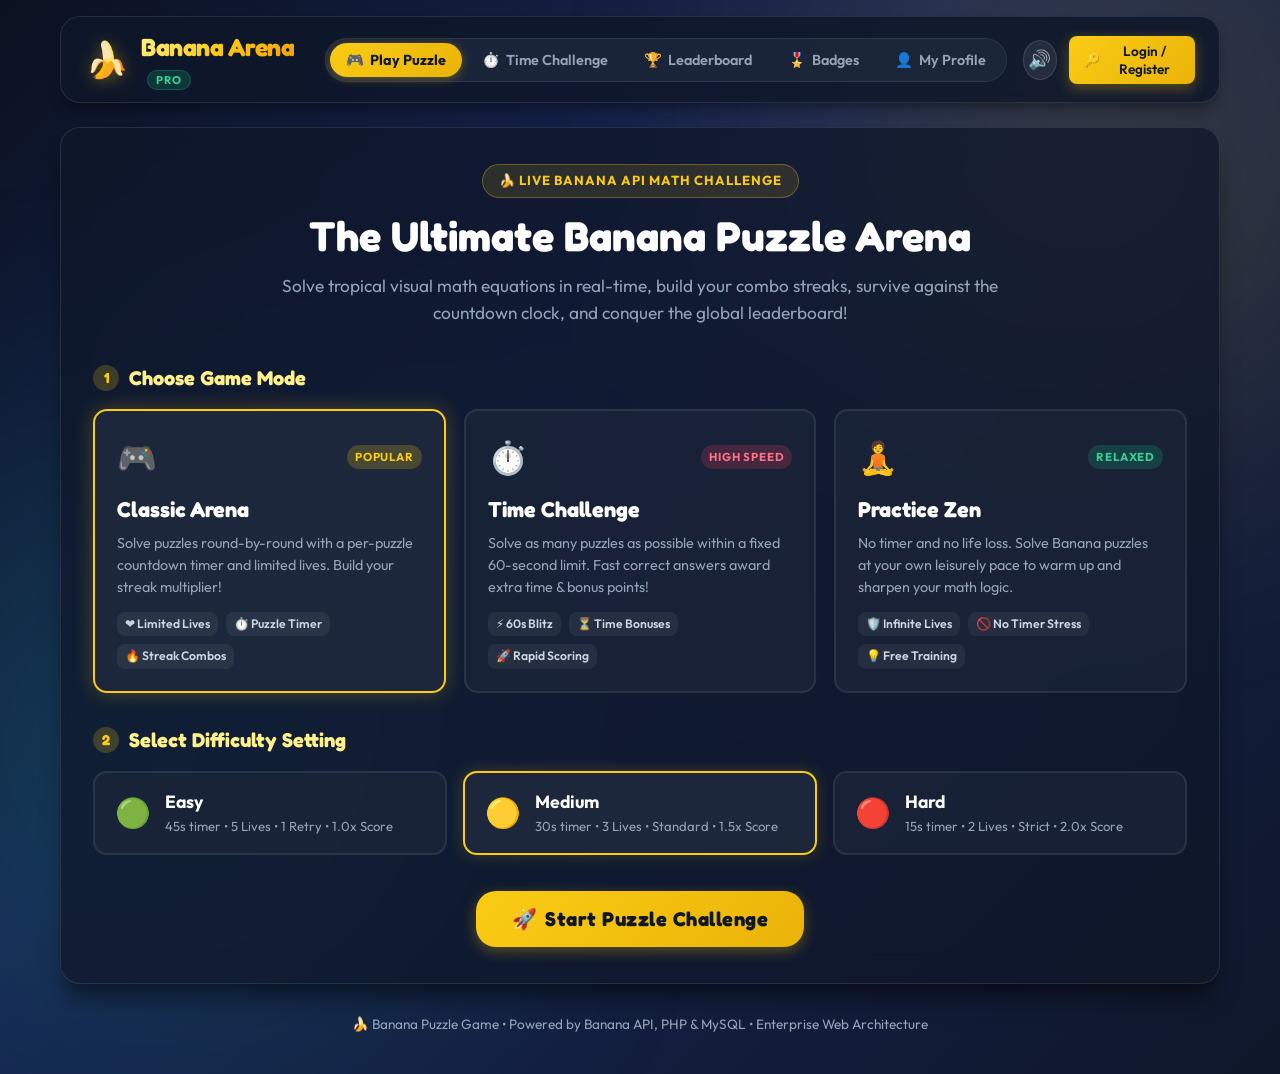
==== banana-puzzle-challenge/index.html @ 2240158b "feat: transition to Banana Puzzle Arena with game modes, scoring streaks, and achievements" ====
<!DOCTYPE html>
<html lang="en">
<head>
  <meta charset="UTF-8">
  <meta name="viewport" content="width=device-width, initial-scale=1.0">
  <title>Banana Puzzle Arena - Math Challenges, Game Modes & Leaderboard</title>
  <meta name="description" content="Play the ultimate Banana Puzzle Game! Multiple game modes, countdown timers, player accounts, scoring streaks, and global leaderboards.">

  <!-- Google Fonts -->
  <link rel="preconnect" href="https://fonts.googleapis.com">
  <link rel="preconnect" href="https://fonts.gstatic.com" crossorigin>
  <link href="https://fonts.googleapis.com/css2?family=Fredoka:wght@500;600;700&family=Outfit:wght@400;500;600;700&display=swap" rel="stylesheet">

  <!-- Stylesheet -->
  <link rel="stylesheet" href="css/style.css">
</head>
<body>

  <!-- Confetti Canvas for Celebrations -->
  <canvas id="confettiCanvas"></canvas>

  <div class="app-container">
    
    <!-- Header & Navigation -->
    <header class="app-header">
      <a href="#" class="brand" id="brandHomeBtn">
        <span class="brand-icon">🍌</span>
        <div>
          <span class="brand-title">Banana Arena</span>
          <span class="brand-badge">PRO</span>
        </div>
      </a>

      <!-- Navigation Tabs -->
      <nav>
        <ul class="nav-tabs">
          <li>
            <button class="nav-tab-btn active" data-view="arena">
              <span>🎮</span> Play Puzzle
            </button>
          </li>
          <li>
            <button class="nav-tab-btn" data-view="time_challenge">
              <span>⏱️</span> Time Challenge
            </button>
          </li>
          <li>
            <button class="nav-tab-btn" data-view="leaderboard">
              <span>🏆</span> Leaderboard
            </button>
          </li>
          <li>
            <button class="nav-tab-btn" data-view="achievements">
              <span>🎖️</span> Badges
            </button>
          </li>
          <li>
            <button class="nav-tab-btn" data-view="profile">
              <span>👤</span> My Profile
            </button>
          </li>
        </ul>
      </nav>

      <!-- Action & Auth Nav Bar -->
      <div class="header-actions">
        <!-- Sound Effect Toggle -->
        <button id="soundToggleBtn" class="sound-toggle-btn" title="Toggle Sound Effects" aria-label="Toggle Sound">
          🔊
        </button>

        <!-- Auth Controls (Dynamically Updated) -->
        <div id="authNavContainer" class="auth-nav-container">
          <button id="openAuthModalBtn" class="btn btn-primary btn-sm">
            <span>🔑</span> Login / Register
          </button>
        </div>
      </div>
    </header>

    <!-- ========================================== -->
    <!-- VIEW 1: BANANA PUZZLE ARENA -->
    <!-- ========================================== -->
    <main id="viewArena" class="view-section active">
      
      <!-- LOBBY / SETUP SCREEN -->
      <section id="arenaLobby" class="arena-lobby-card">
        <div class="lobby-hero">
          <div class="lobby-badge">🍌 LIVE BANANA API MATH CHALLENGE</div>
          <h1 class="lobby-title">The Ultimate Banana Puzzle Arena</h1>
          <p class="lobby-subtitle">
            Solve tropical visual math equations in real-time, build your combo streaks, survive against the countdown clock, and conquer the global leaderboard!
          </p>
        </div>

        <!-- Game Mode Selection Grid -->
        <div class="mode-select-section">
          <h2 class="section-title"><span>1</span> Choose Game Mode</h2>
          <div class="mode-cards-grid">
            
            <div class="mode-card active" data-mode="classic">
              <div class="mode-card-header">
                <span class="mode-icon">🎮</span>
                <span class="mode-tag">Popular</span>
              </div>
              <h3 class="mode-name">Classic Arena</h3>
              <p class="mode-desc">
                Solve puzzles round-by-round with a per-puzzle countdown timer and limited lives. Build your streak multiplier!
              </p>
              <div class="mode-features">
                <span>❤️ Limited Lives</span>
                <span>⏱️ Puzzle Timer</span>
                <span>🔥 Streak Combos</span>
              </div>
            </div>

            <div class="mode-card" data-mode="time_challenge">
              <div class="mode-card-header">
                <span class="mode-icon">⏱️</span>
                <span class="mode-tag tag-hot">High Speed</span>
              </div>
              <h3 class="mode-name">Time Challenge</h3>
              <p class="mode-desc">
                Solve as many puzzles as possible within a fixed 60-second limit. Fast correct answers award extra time & bonus points!
              </p>
              <div class="mode-features">
                <span>⚡ 60s Blitz</span>
                <span>⏳ Time Bonuses</span>
                <span>🚀 Rapid Scoring</span>
              </div>
            </div>

            <div class="mode-card" data-mode="practice">
              <div class="mode-card-header">
                <span class="mode-icon">🧘</span>
                <span class="mode-tag tag-zen">Relaxed</span>
              </div>
              <h3 class="mode-name">Practice Zen</h3>
              <p class="mode-desc">
                No timer and no life loss. Solve Banana puzzles at your own leisurely pace to warm up and sharpen your math logic.
              </p>
              <div class="mode-features">
                <span>🛡️ Infinite Lives</span>
                <span>🚫 No Timer Stress</span>
                <span>💡 Free Training</span>
              </div>
            </div>

          </div>
        </div>

        <!-- Difficulty Settings -->
        <div class="difficulty-section">
          <h2 class="section-title"><span>2</span> Select Difficulty Setting</h2>
          <div class="difficulty-pills-wrap">
            
            <label class="diff-pill-btn">
              <input type="radio" name="difficultySelect" value="easy">
              <div class="diff-pill-content diff-easy">
                <span class="diff-icon">🟢</span>
                <div class="diff-text">
                  <strong>Easy</strong>
                  <small>45s timer &bull; 5 Lives &bull; 1 Retry &bull; 1.0x Score</small>
                </div>
              </div>
            </label>

            <label class="diff-pill-btn">
              <input type="radio" name="difficultySelect" value="medium" checked>
              <div class="diff-pill-content diff-medium">
                <span class="diff-icon">🟡</span>
                <div class="diff-text">
                  <strong>Medium</strong>
                  <small>30s timer &bull; 3 Lives &bull; Standard &bull; 1.5x Score</small>
                </div>
              </div>
            </label>

            <label class="diff-pill-btn">
              <input type="radio" name="difficultySelect" value="hard">
              <div class="diff-pill-content diff-hard">
                <span class="diff-icon">🔴</span>
                <div class="diff-text">
                  <strong>Hard</strong>
                  <small>15s timer &bull; 2 Lives &bull; Strict &bull; 2.0x Score</small>
                </div>
              </div>
            </label>

          </div>
        </div>

        <!-- Start Game Action -->
        <div class="lobby-action-row">
          <button id="startGameBtn" class="btn btn-primary btn-xl">
            <span>🚀</span> Start Puzzle Challenge
          </button>
        </div>

      </section>

      <!-- ACTIVE GAMEPLAY STAGE (Hidden by default, shown during round) -->
      <section id="arenaGameplay" class="arena-gameplay-stage" style="display: none;">
        
        <!-- Live In-Game HUD -->
        <div class="game-hud-panel">
          
          <!-- Mode & Difficulty Pill -->
          <div class="hud-pill hud-mode-pill">
            <span id="hudModeIcon">🎮</span>
            <span id="hudModeName">Classic</span>
            <span class="hud-dot">&bull;</span>
            <span id="hudDifficultyName">Medium</span>
          </div>

          <!-- Score Display -->
          <div class="hud-stat-box">
            <span class="hud-label">Score</span>
            <span id="hudScoreDisplay" class="hud-value hud-score">0</span>
          </div>

          <!-- Lives Display -->
          <div class="hud-stat-box" id="hudLivesContainer">
            <span class="hud-label">Lives</span>
            <div id="hudLivesIcons" class="hud-lives-icons">
              <span class="heart-icon active">❤️</span>
              <span class="heart-icon active">❤️</span>
              <span class="heart-icon active">❤️</span>
            </div>
          </div>

          <!-- Timer Display -->
          <div class="hud-stat-box" id="hudTimerContainer">
            <span class="hud-label" id="hudTimerLabel">Time Left</span>
            <div class="timer-value-wrap">
              <span class="timer-clock-icon">⏱️</span>
              <span id="hudTimerDisplay" class="hud-value">30s</span>
            </div>
          </div>

          <!-- Streak Multiplier -->
          <div class="hud-stat-box">
            <span class="hud-label">Streak</span>
            <span id="hudStreakDisplay" class="hud-value hud-streak">0x</span>
          </div>

          <!-- Solved Counter -->
          <div class="hud-stat-box">
            <span class="hud-label">Solved</span>
            <span id="hudSolvedDisplay" class="hud-value">0</span>
          </div>

          <!-- End / Exit Round Buttons -->
          <div class="hud-actions-group">
            <button id="exitToLobbyBtn" class="btn btn-secondary btn-sm" title="Exit to Lobby">
              <span>🚪</span> Exit Game
            </button>
            <button id="forfeitRoundBtn" class="btn btn-danger btn-sm" title="End Current Session">
              <span>⏹️</span> End Round
            </button>
          </div>

        </div>

        <!-- Timer Visual Progress Bar -->
        <div class="timer-progress-track" id="timerProgressTrack">
          <div class="timer-progress-fill" id="timerProgressBar"></div>
        </div>

        <!-- Puzzle Presentation Arena -->
        <div class="puzzle-arena-card">
          
          <div class="puzzle-meta-bar">
            <div class="puzzle-source-pill" id="puzzleSourcePill">
              <span>🌐</span> Banana API Connected
            </div>
            <div class="puzzle-counter-pill" id="puzzleCounterPill">
              Puzzle #1
            </div>
            <button id="skipPuzzleBtn" class="btn btn-secondary btn-sm" title="Skip to next puzzle">
              <span>⏭️</span> Skip Puzzle
            </button>
          </div>

          <!-- Puzzle Image Box -->
          <div class="puzzle-image-box" id="puzzleImageBox">
            
            <!-- Loading Skeleton -->
            <div class="puzzle-loading-state" id="puzzleLoadingState">
              <div class="bouncing-banana">🍌</div>
              <div class="spinner"></div>
              <p id="puzzleLoadingText">Retrieving puzzle from Banana API...</p>
            </div>

            <!-- Puzzle Image Element -->
            <img id="puzzleImg" src="" alt="Banana Math Puzzle" style="display: none;">
            
          </div>

          <!-- Dynamic Feedback Banner -->
          <div id="puzzleFeedback" class="puzzle-feedback-card"></div>

          <!-- Interactive Input & Keypad -->
          <div class="puzzle-input-section" id="puzzleInputSection">
            
            <div class="input-header-row">
              <label for="customAnswerInput" class="input-header-label">
                Select or type the missing single digit:
              </label>
              <div class="selected-digit-preview">
                Your Answer: <span id="selectedDigitPreview" class="preview-number">?</span>
              </div>
            </div>

            <!-- 0-9 Interactive Keypad -->
            <div class="keypad-grid" id="keypadGrid">
              <button type="button" class="keypad-btn" data-val="0">
                <span class="key-digit">0</span>
              </button>
              <button type="button" class="keypad-btn" data-val="1">
                <span class="key-digit">1</span>
              </button>
              <button type="button" class="keypad-btn" data-val="2">
                <span class="key-digit">2</span>
              </button>
              <button type="button" class="keypad-btn" data-val="3">
                <span class="key-digit">3</span>
              </button>
              <button type="button" class="keypad-btn" data-val="4">
                <span class="key-digit">4</span>
              </button>
              <button type="button" class="keypad-btn" data-val="5">
                <span class="key-digit">5</span>
              </button>
              <button type="button" class="keypad-btn" data-val="6">
                <span class="key-digit">6</span>
              </button>
              <button type="button" class="keypad-btn" data-val="7">
                <span class="key-digit">7</span>
              </button>
              <button type="button" class="keypad-btn" data-val="8">
                <span class="key-digit">8</span>
              </button>
              <button type="button" class="keypad-btn" data-val="9">
                <span class="key-digit">9</span>
              </button>
            </div>

            <!-- Actions Row -->
            <div class="puzzle-action-buttons">
              <button id="submitPuzzleBtn" class="btn btn-primary btn-lg" disabled>
                <span>✅</span> Submit Answer (Enter)
              </button>
              <button id="clearAnswerBtn" class="btn btn-secondary btn-lg" title="Clear selection">
                <span>🧹</span> Clear
              </button>
            </div>

            <div class="keypad-keyboard-hint">
              💡 <span>Keyboard support enabled: Press numbers <strong>0-9</strong> on your keyboard &amp; <strong>Enter</strong> to submit!</span>
            </div>

          </div>

        </div>

      </section>

    </main>

    <!-- ========================================== -->
    <!-- VIEW 2: LEADERBOARD -->
    <!-- ========================================== -->
    <section id="viewLeaderboard" class="view-section">
      <div class="leaderboard-container">
        
        <div class="leaderboard-header">
          <div>
            <h2 class="leaderboard-title">
              <span>🏆</span> Global Hall of Fame
            </h2>
            <p class="leaderboard-subtitle">
              Top Banana Puzzle champions ranked by highest score, puzzles solved &amp; accuracy.
            </p>
          </div>
          <button id="refreshLeaderboardBtn" class="btn btn-secondary btn-sm">
            <span>🔄</span> Refresh Rankings
          </button>
        </div>

        <!-- Leaderboard Filter Controls -->
        <div class="leaderboard-filters-bar">
          <div class="filter-group">
            <label for="filterModeSelect">Mode:</label>
            <select id="filterModeSelect" class="custom-select">
              <option value="all">All Modes</option>
              <option value="classic">Classic Arena</option>
              <option value="time_challenge">Time Challenge</option>
              <option value="practice">Practice Zen</option>
            </select>
          </div>

          <div class="filter-group">
            <label for="filterDifficultySelect">Difficulty:</label>
            <select id="filterDifficultySelect" class="custom-select">
              <option value="all">All Difficulties</option>
              <option value="easy">Easy</option>
              <option value="medium">Medium</option>
              <option value="hard">Hard</option>
            </select>
          </div>
        </div>

        <!-- Leaderboard Table -->
        <div class="table-responsive">
          <table class="leaderboard-table">
            <thead>
              <tr>
                <th style="width: 80px;">Rank</th>
                <th>Player</th>
                <th>Score</th>
                <th>Mode</th>
                <th>Difficulty</th>
                <th>Solved</th>
                <th>Accuracy</th>
                <th>Time</th>
                <th>Date</th>
              </tr>
            </thead>
            <tbody id="leaderboardTableBody">
              <tr>
                <td colspan="9" class="empty-state">
                  <div class="spinner" style="margin: 0 auto 12px;"></div>
                  Loading rankings...
                </td>
              </tr>
            </tbody>
          </table>
        </div>

      </div>
    </section>

    <!-- ========================================== -->
    <!-- VIEW 3: ACHIEVEMENTS / BADGES -->
    <!-- ========================================== -->
    <section id="viewAchievements" class="view-section">
      <div class="achievements-container">
        
        <div class="achievements-header">
          <div>
            <h2 class="leaderboard-title">
              <span>🎖️</span> Tropical Achievements
            </h2>
            <p class="leaderboard-subtitle">
              Accomplish special math milestones to unlock exclusive achievement badges and earn bonus prestige points!
            </p>
          </div>
          <div class="achievements-progress-pill" id="achievementsProgressPill">
            <span>Unlocked: 0 / 8</span>
          </div>
        </div>

        <!-- Achievements Cards Grid -->
        <div class="achievements-grid" id="achievementsGrid">
          <div class="empty-state">
            <div class="spinner" style="margin: 0 auto 12px;"></div>
            Loading achievements...
          </div>
        </div>

      </div>
    </section>

    <!-- ========================================== -->
    <!-- VIEW 4: MY PROFILE & STATS -->
    <!-- ========================================== -->
    <section id="viewProfile" class="view-section">
      <div class="profile-container">
        
        <!-- User Info Hero Banner -->
        <div class="user-profile-hero" id="profileHeroBanner">
          <div class="profile-avatar-info">
            <div class="avatar-large" id="profileAvatarIcon" title="Click to choose avatar">🍌</div>
            <div>
              <div class="profile-title-row">
                <h2 class="profile-username" id="profileUsername">Guest Player</h2>
                <span class="user-rank-badge" id="profileRankBadge">Banana Novice</span>
              </div>
              <p class="profile-joined-text" id="profileStatusText">Log in to track your personal records, accuracy &amp; achievements.</p>
            </div>
          </div>

          <div id="profileHeroActions">
            <button id="profileAuthBtn" class="btn btn-primary btn-sm">Log In / Sign Up</button>
          </div>
        </div>

        <!-- Avatar Picker Modal/Card (Interactive) -->
        <div class="avatar-picker-panel" id="avatarPickerPanel" style="display: none;">
          <h4 class="avatar-picker-title">Choose Your Tropical Avatar:</h4>
          <div class="avatar-options-grid" id="avatarOptionsGrid">
            <button type="button" class="avatar-opt-btn" data-avatar="🍌">🍌</button>
            <button type="button" class="avatar-opt-btn" data-avatar="🐵">🐵</button>
            <button type="button" class="avatar-opt-btn" data-avatar="🍍">🍍</button>
            <button type="button" class="avatar-opt-btn" data-avatar="🥥">🥥</button>
            <button type="button" class="avatar-opt-btn" data-avatar="🌴">🌴</button>
            <button type="button" class="avatar-opt-btn" data-avatar="⚡">⚡</button>
            <button type="button" class="avatar-opt-btn" data-avatar="👑">👑</button>
            <button type="button" class="avatar-opt-btn" data-avatar="🚀">🚀</button>
            <button type="button" class="avatar-opt-btn" data-avatar="🍉">🍉</button>
            <button type="button" class="avatar-opt-btn" data-avatar="🎯">🎯</button>
          </div>
        </div>

        <!-- Personal Records Summary Grid -->
        <div class="profile-stats-grid">
          
          <div class="stat-card">
            <span class="stat-icon">🎮</span>
            <div class="stat-info">
              <span class="stat-label">Games Played</span>
              <span id="userTotalGames" class="stat-value">0</span>
            </div>
          </div>

          <div class="stat-card">
            <span class="stat-icon">⭐</span>
            <div class="stat-info">
              <span class="stat-label">Best Score</span>
              <span id="userBestScore" class="stat-value highlight">0</span>
            </div>
          </div>

          <div class="stat-card">
            <span class="stat-icon">🍌</span>
            <div class="stat-info">
              <span class="stat-label">Puzzles Solved</span>
              <span id="userTotalSolved" class="stat-value">0</span>
            </div>
          </div>

          <div class="stat-card">
            <span class="stat-icon">🎯</span>
            <div class="stat-info">
              <span class="stat-label">Overall Accuracy</span>
              <span id="userAccuracy" class="stat-value highlight">0%</span>
            </div>
          </div>

          <div class="stat-card">
            <span class="stat-icon">🔥</span>
            <div class="stat-info">
              <span class="stat-label">Highest Streak</span>
              <span id="userBestStreak" class="stat-value">0x</span>
            </div>
          </div>

          <div class="stat-card">
            <span class="stat-icon">⚡</span>
            <div class="stat-info">
              <span class="stat-label">Fastest Solve</span>
              <span id="userFastestTime" class="stat-value">--:--</span>
            </div>
          </div>

        </div>

        <!-- Recent Game History Table -->
        <div class="leaderboard-container" style="padding: 20px;">
          <h3 style="font-family: var(--font-game); color: #fef08a; font-size: 1.3rem; margin-bottom: 14px;">
            📜 Personal Match History
          </h3>
          <div class="table-responsive">
            <table class="leaderboard-table">
              <thead>
                <tr>
                  <th>Session #</th>
                  <th>Mode</th>
                  <th>Difficulty</th>
                  <th>Score</th>
                  <th>Puzzles Solved</th>
                  <th>Accuracy</th>
                  <th>Duration</th>
                  <th>Played Date</th>
                </tr>
              </thead>
              <tbody id="userHistoryTableBody">
                <tr>
                  <td colspan="8" class="empty-state">
                    No games recorded yet. Play a round to record your stats!
                  </td>
                </tr>
              </tbody>
            </table>
          </div>
        </div>

      </div>
    </section>

    <!-- Footer -->
    <footer class="app-footer">
      <p>
        🍌 Banana Puzzle Game &bull; Powered by Banana API, PHP &amp; MySQL &bull; Enterprise Web Architecture
      </p>
    </footer>

  </div>

  <!-- ========================================== -->
  <!-- MODAL: AUTHENTICATION (LOGIN / REGISTER) -->
  <!-- ========================================== -->
  <div id="authModal" class="modal-backdrop" role="dialog" aria-modal="true" aria-labelledby="authModalTitle">
    <div class="modal-card">
      <div class="modal-header">
        <h3 id="authModalTitle" class="modal-title">Welcome to Banana Arena</h3>
        <button id="closeAuthModalBtn" class="modal-close-btn" aria-label="Close dialog">&times;</button>
      </div>

      <div class="modal-body">
        <!-- Auth Tabs: Login vs Register -->
        <div class="auth-tabs">
          <button id="tabLoginBtn" class="auth-tab-btn active">Log In</button>
          <button id="tabRegisterBtn" class="auth-tab-btn">Create Account</button>
        </div>

        <!-- Inline Alert / Error Notice -->
        <div id="authAlert" class="puzzle-feedback-card" style="margin-bottom: 16px;"></div>

        <!-- Login Form -->
        <form id="loginForm">
          <div class="form-group">
            <label for="loginUsername" class="form-label">Username</label>
            <input type="text" id="loginUsername" class="form-input" placeholder="Enter your username" autocomplete="username" required>
          </div>
          <div class="form-group">
            <label for="loginPassword" class="form-label">Password</label>
            <input type="password" id="loginPassword" class="form-input" placeholder="Enter your password" autocomplete="current-password" required>
          </div>
          <button type="submit" class="btn btn-primary" style="width: 100%; margin-top: 8px;">
            <span>🚀</span> Log In
          </button>
        </form>

        <!-- Register Form -->
        <form id="registerForm" style="display: none;">
          <div class="form-group">
            <label for="registerUsername" class="form-label">Choose Username</label>
            <input type="text" id="registerUsername" class="form-input" placeholder="Letters, numbers and underscores" autocomplete="username" required minlength="3" maxlength="30">
            <div class="form-helper">3-30 characters (alphanumeric &amp; underscore)</div>
          </div>
          <div class="form-group">
            <label for="registerPassword" class="form-label">Create Password</label>
            <input type="password" id="registerPassword" class="form-input" placeholder="At least 6 characters" autocomplete="new-password" required minlength="6">
            <div class="form-helper">Minimum 6 characters</div>
          </div>
          <div class="form-group">
            <label for="registerConfirmPassword" class="form-label">Confirm Password</label>
            <input type="password" id="registerConfirmPassword" class="form-input" placeholder="Re-enter password" autocomplete="new-password" required minlength="6">
          </div>
          
          <!-- Avatar Selection for Registration -->
          <div class="form-group">
            <label class="form-label">Pick Your Avatar</label>
            <div class="avatar-options-grid" id="regAvatarGrid">
              <button type="button" class="avatar-opt-btn active" data-avatar="🍌">🍌</button>
              <button type="button" class="avatar-opt-btn" data-avatar="🐵">🐵</button>
              <button type="button" class="avatar-opt-btn" data-avatar="🍍">🍍</button>
              <button type="button" class="avatar-opt-btn" data-avatar="🥥">🥥</button>
              <button type="button" class="avatar-opt-btn" data-avatar="🌴">🌴</button>
              <button type="button" class="avatar-opt-btn" data-avatar="⚡">⚡</button>
              <button type="button" class="avatar-opt-btn" data-avatar="👑">👑</button>
              <button type="button" class="avatar-opt-btn" data-avatar="🚀">🚀</button>
            </div>
            <input type="hidden" id="registerAvatar" value="🍌">
          </div>

          <button type="submit" class="btn btn-green" style="width: 100%; margin-top: 8px;">
            <span>✨</span> Create Account &amp; Play
          </button>
        </form>
      </div>
    </div>
  </div>

  <!-- ========================================== -->
  <!-- MODAL: VICTORY & GAME SUMMARY -->
  <!-- ========================================== -->
  <div id="resultsModal" class="modal-backdrop" role="dialog" aria-modal="true" aria-labelledby="resultsModalTitle">
    <div class="modal-card">
      <div class="modal-header">
        <h3 id="resultsModalTitle" class="modal-title">🎉 Round Completed!</h3>
        <button id="closeResultsModalBtn" class="modal-close-btn" aria-label="Close dialog">&times;</button>
      </div>

      <div class="modal-body">
        <div class="victory-hero">
          <div class="victory-trophy" id="resultsHeroIcon">🏆</div>
          <h2 class="victory-title" id="resultsTitle">Banana Champion!</h2>
          <p id="resultsSubtitle" style="color: #94a3b8; font-size: 0.95rem;">Awesome puzzle-solving performance!</p>
        </div>

        <!-- Performance Stats Grid -->
        <div class="victory-stats-summary">
          <div class="victory-stat-item">
            <div class="victory-stat-title">Score</div>
            <div id="resultsScore" class="victory-stat-num highlight">0</div>
          </div>
          <div class="victory-stat-item">
            <div class="victory-stat-title">Solved</div>
            <div id="resultsSolved" class="victory-stat-num">0 / 0</div>
          </div>
          <div class="victory-stat-item">
            <div class="victory-stat-title">Accuracy</div>
            <div id="resultsAccuracy" class="victory-stat-num">0%</div>
          </div>
          <div class="victory-stat-item">
            <div class="victory-stat-title">Best Streak</div>
            <div id="resultsStreak" class="victory-stat-num">0x</div>
          </div>
          <div class="victory-stat-item">
            <div class="victory-stat-title">Duration</div>
            <div id="resultsTime" class="victory-stat-num">00:00</div>
          </div>
          <div class="victory-stat-item">
            <div class="victory-stat-title">Leaderboard</div>
            <div id="resultsRank" class="victory-stat-num">#1</div>
          </div>
        </div>

        <!-- Newly Unlocked Achievements Banner (if any) -->
        <div id="resultsAchievementsSection" class="results-achievements-box" style="display: none;">
          <h4>🎖️ New Achievements Unlocked!</h4>
          <div id="resultsAchievementsList" class="results-achievements-list"></div>
        </div>

        <!-- Save Status Notice -->
        <div id="resultsSaveStatus" style="font-size: 0.9rem; text-align: center; margin: 12px 0; color: #94a3b8;"></div>

        <!-- Action Buttons -->
        <div style="display: flex; gap: 10px; margin-top: 16px;">
          <button id="resultsPlayAgainBtn" class="btn btn-primary" style="flex: 1;">
            <span>🔄</span> Play Again
          </button>
          <button id="resultsLeaderboardBtn" class="btn btn-secondary" style="flex: 1;">
            <span>🏆</span> Leaderboard
          </button>
        </div>
      </div>
    </div>
  </div>

  <!-- Toast Notification Container -->
  <div id="toastContainer" class="toast-container"></div>

  <!-- JavaScript Application -->
  <script src="js/script.js"></script>
</body>
</html>
---- banana-puzzle-challenge/css/style.css ----
/* ===================================================================
   BANANA PUZZLE ARENA - MAIN STYLESHEET
   Tropical Cyber-Theme, Modern Glassmorphism & Responsive Design
   =================================================================== */

:root {
  --banana-yellow: #facc15;
  --banana-gold: #eab308;
  --banana-dark: #ca8a04;
  --banana-light: #fef9c3;
  --banana-amber: #d97706;

  --jungle-green: #10b981;
  --jungle-dark: #047857;
  --jungle-light: #d1fae5;

  --coral: #f43f5e;
  --coral-light: #ffe4e6;
  --purple: #8b5cf6;
  --blue: #38bdf8;

  --bg-gradient-start: #0f172a;
  --bg-gradient-end: #1e293b;
  --bg-surface: #ffffff;
  --bg-surface-alt: #f8fafc;
  --bg-surface-glass: rgba(255, 255, 255, 0.92);

  --text-main: #f8fafc;
  --text-muted: #94a3b8;
  --text-inverse: #0f172a;

  --border-light: rgba(255, 255, 255, 0.1);
  --border-gold: #fde047;

  --shadow-sm: 0 1px 2px 0 rgba(0, 0, 0, 0.1);
  --shadow-md: 0 4px 6px -1px rgba(0, 0, 0, 0.2), 0 2px 4px -1px rgba(0, 0, 0, 0.1);
  --shadow-lg: 0 10px 15px -3px rgba(0, 0, 0, 0.3), 0 4px 6px -2px rgba(0, 0, 0, 0.15);
  --shadow-xl: 0 20px 25px -5px rgba(0, 0, 0, 0.4), 0 10px 10px -5px rgba(0, 0, 0, 0.2);

  --radius-sm: 8px;
  --radius-md: 14px;
  --radius-lg: 20px;
  --radius-full: 9999px;

  --font-base: 'Outfit', system-ui, -apple-system, BlinkMacSystemFont, 'Segoe UI', Roboto, sans-serif;
  --font-game: 'Fredoka', 'Outfit', system-ui, cursive, sans-serif;
}

/* Base Reset */
*, *::before, *::after {
  box-sizing: border-box;
  margin: 0;
  padding: 0;
}

body {
  font-family: var(--font-base);
  color: var(--text-main);
  background: linear-gradient(135deg, #0b1120 0%, #172554 40%, #0f172a 100%);
  min-height: 100vh;
  line-height: 1.5;
  display: flex;
  flex-direction: column;
  overflow-x: hidden;
  position: relative;
}

/* Background Tropical Decorative Blobs */
body::before, body::after {
  content: '';
  position: fixed;
  border-radius: 50%;
  filter: blur(140px);
  pointer-events: none;
  z-index: 0;
  opacity: 0.16;
}

body::before {
  top: -120px;
  right: -100px;
  width: 550px;
  height: 550px;
  background: var(--banana-yellow);
}

body::after {
  bottom: -150px;
  left: -150px;
  width: 600px;
  height: 600px;
  background: var(--jungle-green);
}

/* Canvas Confetti */
#confettiCanvas {
  position: fixed;
  top: 0;
  left: 0;
  width: 100%;
  height: 100%;
  pointer-events: none;
  z-index: 9999;
}

/* App Container */
.app-container {
  max-width: 1200px;
  margin: 0 auto;
  padding: 16px 20px 40px;
  width: 100%;
  position: relative;
  z-index: 1;
  flex: 1;
  display: flex;
  flex-direction: column;
}

/* Header & Navbar */
.app-header {
  background: rgba(15, 23, 42, 0.85);
  backdrop-filter: blur(16px);
  -webkit-backdrop-filter: blur(16px);
  border: 1px solid rgba(255, 255, 255, 0.1);
  border-radius: var(--radius-lg);
  padding: 12px 24px;
  margin-bottom: 24px;
  display: flex;
  align-items: center;
  justify-content: space-between;
  gap: 16px;
  box-shadow: var(--shadow-lg);
}

.brand {
  display: flex;
  align-items: center;
  gap: 12px;
  text-decoration: none;
}

.brand-icon {
  font-size: 2.2rem;
  filter: drop-shadow(0 2px 8px rgba(250, 204, 21, 0.4));
  animation: gentleBob 3s ease-in-out infinite;
}

@keyframes gentleBob {
  0%, 100% { transform: translateY(0) rotate(0deg); }
  50% { transform: translateY(-4px) rotate(6deg); }
}

.brand-title {
  font-family: var(--font-game);
  font-size: 1.55rem;
  font-weight: 700;
  background: linear-gradient(135deg, #fef08a 0%, #facc15 50%, #f59e0b 100%);
  -webkit-background-clip: text;
  -webkit-text-fill-color: transparent;
  letter-spacing: -0.5px;
}

.brand-badge {
  font-size: 0.7rem;
  text-transform: uppercase;
  letter-spacing: 1px;
  padding: 2px 8px;
  background: rgba(16, 185, 129, 0.2);
  color: #34d399;
  border: 1px solid rgba(16, 185, 129, 0.3);
  border-radius: var(--radius-full);
  font-weight: 700;
  margin-left: 6px;
}

/* Nav Tabs */
.nav-tabs {
  display: flex;
  align-items: center;
  background: rgba(30, 41, 59, 0.85);
  border: 1px solid rgba(255, 255, 255, 0.08);
  border-radius: var(--radius-full);
  padding: 4px;
  gap: 4px;
  list-style: none;
}

.nav-tab-btn {
  background: transparent;
  border: none;
  color: #94a3b8;
  font-family: var(--font-base);
  font-size: 0.9rem;
  font-weight: 600;
  padding: 8px 16px;
  border-radius: var(--radius-full);
  cursor: pointer;
  display: flex;
  align-items: center;
  gap: 6px;
  transition: all 0.25s ease;
  white-space: nowrap;
}

.nav-tab-btn:hover {
  color: #f8fafc;
  background: rgba(255, 255, 255, 0.06);
}

.nav-tab-btn.active {
  background: linear-gradient(135deg, #facc15 0%, #eab308 100%);
  color: #0f172a;
  box-shadow: 0 2px 10px rgba(250, 204, 21, 0.35);
  font-weight: 700;
}

/* Header Action Controls */
.header-actions {
  display: flex;
  align-items: center;
  gap: 12px;
}

.sound-toggle-btn {
  background: rgba(255, 255, 255, 0.08);
  border: 1px solid rgba(255, 255, 255, 0.12);
  color: #f1f5f9;
  width: 40px;
  height: 40px;
  border-radius: 50%;
  display: flex;
  align-items: center;
  justify-content: center;
  cursor: pointer;
  font-size: 1.15rem;
  transition: all 0.2s ease;
}

.sound-toggle-btn:hover {
  background: rgba(255, 255, 255, 0.15);
  transform: scale(1.05);
}

.auth-nav-container {
  display: flex;
  align-items: center;
  gap: 10px;
}

.user-badge {
  display: flex;
  align-items: center;
  gap: 8px;
  background: rgba(250, 204, 21, 0.12);
  border: 1px solid rgba(250, 204, 21, 0.3);
  padding: 6px 14px;
  border-radius: var(--radius-full);
  color: #fef08a;
  font-size: 0.9rem;
  font-weight: 600;
  cursor: pointer;
  transition: all 0.2s ease;
}

.user-badge:hover {
  background: rgba(250, 204, 21, 0.2);
  border-color: rgba(250, 204, 21, 0.5);
}

.user-avatar-icon {
  font-size: 1.2rem;
}

/* General Buttons */
.btn {
  font-family: var(--font-base);
  font-size: 0.95rem;
  font-weight: 600;
  padding: 10px 20px;
  border-radius: var(--radius-md);
  border: none;
  cursor: pointer;
  display: inline-flex;
  align-items: center;
  justify-content: center;
  gap: 8px;
  transition: all 0.2s cubic-bezier(0.4, 0, 0.2, 1);
  text-decoration: none;
}

.btn:active {
  transform: scale(0.97);
}

.btn-primary {
  background: linear-gradient(135deg, #facc15 0%, #eab308 100%);
  color: #0f172a;
  box-shadow: 0 4px 14px rgba(234, 179, 8, 0.35);
}

.btn-primary:hover {
  background: linear-gradient(135deg, #fde047 0%, #facc15 100%);
  box-shadow: 0 6px 20px rgba(234, 179, 8, 0.45);
  transform: translateY(-1px);
}

.btn-secondary {
  background: rgba(255, 255, 255, 0.08);
  border: 1px solid rgba(255, 255, 255, 0.15);
  color: #f8fafc;
}

.btn-secondary:hover {
  background: rgba(255, 255, 255, 0.14);
  border-color: rgba(255, 255, 255, 0.25);
  color: #ffffff;
}

.btn-green {
  background: linear-gradient(135deg, #10b981 0%, #059669 100%);
  color: #ffffff;
  box-shadow: 0 4px 14px rgba(16, 185, 129, 0.35);
}

.btn-green:hover {
  background: linear-gradient(135deg, #34d399 0%, #10b981 100%);
  box-shadow: 0 6px 20px rgba(16, 185, 129, 0.45);
}

.btn-danger {
  background: linear-gradient(135deg, #ef4444 0%, #dc2626 100%);
  color: #ffffff;
  box-shadow: 0 4px 14px rgba(239, 68, 68, 0.35);
}

.btn-danger:hover {
  background: linear-gradient(135deg, #f87171 0%, #ef4444 100%);
}

.btn-sm {
  padding: 6px 14px;
  font-size: 0.85rem;
  border-radius: var(--radius-sm);
}

.btn-lg {
  padding: 12px 24px;
  font-size: 1.05rem;
  font-weight: 700;
  border-radius: var(--radius-md);
}

.btn-xl {
  padding: 16px 36px;
  font-size: 1.25rem;
  font-weight: 700;
  border-radius: var(--radius-lg);
  font-family: var(--font-game);
  letter-spacing: 0.5px;
}

/* Views Management */
.view-section {
  display: none;
  animation: fadeIn 0.3s ease;
}

.view-section.active {
  display: block;
}

@keyframes fadeIn {
  from { opacity: 0; transform: translateY(8px); }
  to { opacity: 1; transform: translateY(0); }
}

/* ===================================================================
   LOBBY SCREEN STYLES
   =================================================================== */
.arena-lobby-card {
  background: rgba(15, 23, 42, 0.75);
  backdrop-filter: blur(16px);
  border: 1px solid rgba(255, 255, 255, 0.1);
  border-radius: var(--radius-lg);
  padding: 36px 32px;
  box-shadow: var(--shadow-xl);
}

.lobby-hero {
  text-align: center;
  max-width: 780px;
  margin: 0 auto 36px;
}

.lobby-badge {
  display: inline-block;
  padding: 6px 16px;
  background: rgba(250, 204, 21, 0.12);
  color: var(--banana-yellow);
  border: 1px solid rgba(250, 204, 21, 0.3);
  border-radius: var(--radius-full);
  font-size: 0.82rem;
  font-weight: 700;
  letter-spacing: 1px;
  margin-bottom: 14px;
}

.lobby-title {
  font-family: var(--font-game);
  font-size: 2.6rem;
  line-height: 1.15;
  color: #ffffff;
  margin-bottom: 12px;
}

.lobby-subtitle {
  color: var(--text-muted);
  font-size: 1.08rem;
  line-height: 1.6;
}

.section-title {
  font-family: var(--font-game);
  font-size: 1.25rem;
  color: #fef08a;
  margin-bottom: 16px;
  display: flex;
  align-items: center;
  gap: 10px;
}

.section-title span {
  display: inline-flex;
  align-items: center;
  justify-content: center;
  width: 26px;
  height: 26px;
  background: rgba(250, 204, 21, 0.2);
  color: var(--banana-yellow);
  border-radius: 50%;
  font-size: 0.9rem;
}

/* Mode Cards Grid */
.mode-cards-grid {
  display: grid;
  grid-template-columns: repeat(auto-fit, minmax(280px, 1fr));
  gap: 18px;
  margin-bottom: 32px;
}

.mode-card {
  background: rgba(30, 41, 59, 0.6);
  border: 2px solid rgba(255, 255, 255, 0.08);
  border-radius: var(--radius-md);
  padding: 22px;
  cursor: pointer;
  transition: all 0.25s ease;
  position: relative;
  overflow: hidden;
}

.mode-card:hover {
  background: rgba(30, 41, 59, 0.9);
  border-color: rgba(250, 204, 21, 0.4);
  transform: translateY(-3px);
  box-shadow: var(--shadow-lg);
}

.mode-card.active {
  background: rgba(30, 41, 59, 0.95);
  border-color: var(--banana-yellow);
  box-shadow: 0 0 20px rgba(250, 204, 21, 0.25);
}

.mode-card-header {
  display: flex;
  align-items: center;
  justify-content: space-between;
  margin-bottom: 12px;
}

.mode-icon {
  font-size: 2rem;
}

.mode-tag {
  font-size: 0.72rem;
  font-weight: 700;
  text-transform: uppercase;
  letter-spacing: 0.8px;
  padding: 3px 8px;
  border-radius: var(--radius-full);
  background: rgba(250, 204, 21, 0.2);
  color: var(--banana-yellow);
}

.mode-tag.tag-hot {
  background: rgba(244, 63, 94, 0.2);
  color: #fb7185;
}

.mode-tag.tag-zen {
  background: rgba(16, 185, 129, 0.2);
  color: #34d399;
}

.mode-name {
  font-family: var(--font-game);
  font-size: 1.35rem;
  color: #ffffff;
  margin-bottom: 8px;
}

.mode-desc {
  color: var(--text-muted);
  font-size: 0.9rem;
  line-height: 1.5;
  margin-bottom: 14px;
}

.mode-features {
  display: flex;
  flex-wrap: wrap;
  gap: 8px;
}

.mode-features span {
  font-size: 0.76rem;
  font-weight: 600;
  background: rgba(255, 255, 255, 0.06);
  padding: 3px 8px;
  border-radius: var(--radius-sm);
  color: #cbd5e1;
}

/* Difficulty Settings */
.difficulty-pills-wrap {
  display: grid;
  grid-template-columns: repeat(auto-fit, minmax(260px, 1fr));
  gap: 16px;
  margin-bottom: 36px;
}

.diff-pill-btn {
  cursor: pointer;
  position: relative;
}

.diff-pill-btn input[type="radio"] {
  position: absolute;
  opacity: 0;
}

.diff-pill-content {
  background: rgba(30, 41, 59, 0.6);
  border: 2px solid rgba(255, 255, 255, 0.08);
  border-radius: var(--radius-md);
  padding: 16px 20px;
  display: flex;
  align-items: center;
  gap: 14px;
  transition: all 0.25s ease;
}

.diff-pill-btn:hover .diff-pill-content {
  background: rgba(30, 41, 59, 0.85);
  border-color: rgba(255, 255, 255, 0.2);
}

.diff-pill-btn input[type="radio"]:checked + .diff-pill-content {
  border-color: var(--banana-yellow);
  background: rgba(30, 41, 59, 0.95);
  box-shadow: 0 0 16px rgba(250, 204, 21, 0.2);
}

.diff-icon {
  font-size: 1.8rem;
}

.diff-text strong {
  display: block;
  font-size: 1.1rem;
  color: #ffffff;
}

.diff-text small {
  display: block;
  color: var(--text-muted);
  font-size: 0.82rem;
  margin-top: 2px;
}

.lobby-action-row {
  display: flex;
  justify-content: center;
  margin-top: 10px;
}

/* ===================================================================
   ACTIVE GAMEPLAY HUD & STAGE
   =================================================================== */
.arena-gameplay-stage {
  animation: fadeIn 0.3s ease;
}

.game-hud-panel {
  background: rgba(15, 23, 42, 0.85);
  backdrop-filter: blur(16px);
  border: 1px solid rgba(255, 255, 255, 0.1);
  border-radius: var(--radius-lg);
  padding: 14px 22px;
  margin-bottom: 8px;
  display: flex;
  align-items: center;
  justify-content: space-between;
  flex-wrap: wrap;
  gap: 12px;
  box-shadow: var(--shadow-md);
}

.hud-pill {
  display: flex;
  align-items: center;
  gap: 8px;
  background: rgba(255, 255, 255, 0.08);
  padding: 8px 16px;
  border-radius: var(--radius-full);
  font-weight: 700;
  font-size: 0.95rem;
  color: #ffffff;
}

.hud-dot {
  color: rgba(255, 255, 255, 0.4);
}

.hud-stat-box {
  display: flex;
  flex-direction: column;
  align-items: center;
  background: rgba(30, 41, 59, 0.6);
  border: 1px solid rgba(255, 255, 255, 0.06);
  border-radius: var(--radius-sm);
  padding: 6px 14px;
  min-width: 90px;
}

.hud-label {
  font-size: 0.72rem;
  text-transform: uppercase;
  letter-spacing: 0.8px;
  color: var(--text-muted);
  font-weight: 600;
}

.hud-value {
  font-family: var(--font-game);
  font-size: 1.35rem;
  font-weight: 700;
  color: #ffffff;
}

.hud-score {
  color: var(--banana-yellow);
}

.hud-streak {
  color: #f97316;
}

.hud-lives-icons {
  display: flex;
  gap: 4px;
  font-size: 1.25rem;
  margin-top: 2px;
}

.heart-icon {
  transition: all 0.3s ease;
}

.heart-icon.lost {
  opacity: 0.25;
  filter: grayscale(1);
  transform: scale(0.8);
}

.timer-value-wrap {
  display: flex;
  align-items: center;
  gap: 6px;
}

.timer-clock-icon {
  font-size: 1rem;
}

/* Pulsing Low-Time Warning */
.hud-danger {
  color: #ef4444 !important;
  animation: pulseTimer 0.6s infinite alternate;
}

@keyframes pulseTimer {
  0% { transform: scale(1); filter: drop-shadow(0 0 0 rgba(239, 68, 68, 0)); }
  100% { transform: scale(1.15); filter: drop-shadow(0 0 8px rgba(239, 68, 68, 0.8)); }
}

/* Hud Action Buttons Group */
.hud-actions-group {
  display: flex;
  align-items: center;
  gap: 8px;
}

/* Linear Timer Bar */
.timer-progress-track {
  width: 100%;
  height: 6px;
  background: rgba(255, 255, 255, 0.1);
  border-radius: var(--radius-full);
  margin-bottom: 20px;
  overflow: hidden;
}

.timer-progress-fill {
  height: 100%;
  width: 100%;
  background: linear-gradient(90deg, #10b981 0%, #facc15 60%, #ef4444 100%);
  border-radius: var(--radius-full);
  transition: width 0.25s linear;
}

/* Puzzle Arena Card */
.puzzle-arena-card {
  background: rgba(15, 23, 42, 0.75);
  backdrop-filter: blur(16px);
  border: 1px solid rgba(255, 255, 255, 0.1);
  border-radius: var(--radius-lg);
  padding: 24px;
  box-shadow: var(--shadow-xl);
  display: flex;
  flex-direction: column;
  align-items: center;
}

.puzzle-meta-bar {
  width: 100%;
  max-width: 680px;
  display: flex;
  align-items: center;
  justify-content: space-between;
  margin-bottom: 16px;
}

.puzzle-source-pill, .puzzle-counter-pill {
  font-size: 0.85rem;
  font-weight: 600;
  padding: 5px 12px;
  border-radius: var(--radius-full);
  background: rgba(255, 255, 255, 0.07);
  color: #cbd5e1;
}

.puzzle-source-pill {
  display: flex;
  align-items: center;
  gap: 6px;
  color: #38bdf8;
  background: rgba(56, 189, 248, 0.1);
  border: 1px solid rgba(56, 189, 248, 0.2);
}

.puzzle-counter-pill {
  background: rgba(250, 204, 21, 0.15);
  color: var(--banana-yellow);
  font-weight: 700;
}

/* Image Box */
.puzzle-image-box {
  width: 100%;
  max-width: 680px;
  min-height: 280px;
  background: #ffffff;
  border: 3px solid rgba(250, 204, 21, 0.5);
  border-radius: var(--radius-md);
  overflow: hidden;
  display: flex;
  align-items: center;
  justify-content: center;
  position: relative;
  box-shadow: 0 8px 30px rgba(0, 0, 0, 0.4);
  transition: border-color 0.3s ease;
}

.puzzle-image-box img {
  width: 100%;
  max-height: 330px;
  object-fit: contain;
  display: block;
}

/* Loading State */
.puzzle-loading-state {
  display: flex;
  flex-direction: column;
  align-items: center;
  justify-content: center;
  gap: 12px;
  color: #1e293b;
  padding: 40px 20px;
}

.bouncing-banana {
  font-size: 3.2rem;
  animation: bounceBanana 0.9s infinite alternate cubic-bezier(0.2, 0.8, 0.2, 1);
}

@keyframes bounceBanana {
  0% { transform: translateY(0) rotate(0deg); }
  100% { transform: translateY(-18px) rotate(15deg); }
}

.spinner {
  width: 38px;
  height: 38px;
  border: 4px solid rgba(234, 179, 8, 0.2);
  border-top-color: var(--banana-dark);
  border-radius: 50%;
  animation: spin 0.8s linear infinite;
}

@keyframes spin {
  to { transform: rotate(360deg); }
}

/* Puzzle Feedback Card */
.puzzle-feedback-card {
  width: 100%;
  max-width: 680px;
  margin: 16px 0 10px;
  padding: 12px 18px;
  border-radius: var(--radius-md);
  font-size: 1.02rem;
  font-weight: 600;
  display: none;
  animation: popIn 0.3s cubic-bezier(0.175, 0.885, 0.32, 1.275);
  text-align: center;
}

@keyframes popIn {
  from { opacity: 0; transform: scale(0.9); }
  to { opacity: 1; transform: scale(1); }
}

.puzzle-feedback-card.correct {
  display: block;
  background: rgba(16, 185, 129, 0.2);
  border: 1px solid rgba(16, 185, 129, 0.5);
  color: #34d399;
}

.puzzle-feedback-card.incorrect {
  display: block;
  background: rgba(239, 68, 68, 0.2);
  border: 1px solid rgba(239, 68, 68, 0.5);
  color: #f87171;
  animation: shake 0.4s ease;
}

@keyframes shake {
  0%, 100% { transform: translateX(0); }
  20%, 60% { transform: translateX(-8px); }
  40%, 80% { transform: translateX(8px); }
}

/* Keypad & Input Area */
.puzzle-input-section {
  width: 100%;
  max-width: 680px;
  margin-top: 14px;
  display: flex;
  flex-direction: column;
  align-items: center;
}

.input-header-row {
  width: 100%;
  display: flex;
  align-items: center;
  justify-content: space-between;
  margin-bottom: 12px;
}

.input-header-label {
  font-size: 0.95rem;
  color: #cbd5e1;
  font-weight: 600;
}

.selected-digit-preview {
  font-size: 0.95rem;
  color: #cbd5e1;
  font-weight: 600;
}

.preview-number {
  display: inline-block;
  min-width: 32px;
  text-align: center;
  background: rgba(250, 204, 21, 0.2);
  color: var(--banana-yellow);
  border: 1px solid rgba(250, 204, 21, 0.4);
  border-radius: var(--radius-sm);
  padding: 2px 8px;
  font-family: var(--font-game);
  font-size: 1.25rem;
  font-weight: 700;
}

.keypad-grid {
  display: grid;
  grid-template-columns: repeat(5, 1fr);
  gap: 12px;
  width: 100%;
  margin-bottom: 16px;
}

.keypad-btn {
  background: rgba(30, 41, 59, 0.8);
  border: 2px solid rgba(255, 255, 255, 0.12);
  border-radius: var(--radius-md);
  padding: 16px 0;
  cursor: pointer;
  display: flex;
  align-items: center;
  justify-content: center;
  transition: all 0.2s cubic-bezier(0.2, 0.8, 0.2, 1);
  color: #ffffff;
}

.keypad-btn:hover {
  background: rgba(51, 65, 85, 0.95);
  border-color: rgba(250, 204, 21, 0.4);
  transform: translateY(-2px);
}

.keypad-btn:active {
  transform: scale(0.94);
}

.keypad-btn.active {
  background: linear-gradient(135deg, #facc15 0%, #eab308 100%);
  border-color: #fef08a;
  color: #0f172a;
  box-shadow: 0 0 16px rgba(250, 204, 21, 0.4);
  transform: translateY(-2px);
}

.key-digit {
  font-family: var(--font-game);
  font-size: 1.8rem;
  font-weight: 700;
}

.puzzle-action-buttons {
  width: 100%;
  display: flex;
  gap: 12px;
  margin-bottom: 12px;
}

.puzzle-action-buttons button:first-child {
  flex: 3;
}

.puzzle-action-buttons button:last-child {
  flex: 1;
}

.keypad-keyboard-hint {
  font-size: 0.85rem;
  color: #94a3b8;
  text-align: center;
}

/* ===================================================================
   LEADERBOARD VIEW
   =================================================================== */
.leaderboard-container {
  background: rgba(15, 23, 42, 0.75);
  backdrop-filter: blur(16px);
  border: 1px solid rgba(255, 255, 255, 0.1);
  border-radius: var(--radius-lg);
  padding: 30px;
  box-shadow: var(--shadow-xl);
}

.leaderboard-header {
  display: flex;
  align-items: center;
  justify-content: space-between;
  margin-bottom: 22px;
  flex-wrap: wrap;
  gap: 16px;
}

.leaderboard-title {
  font-family: var(--font-game);
  font-size: 2rem;
  color: #ffffff;
  display: flex;
  align-items: center;
  gap: 10px;
}

.leaderboard-subtitle {
  color: var(--text-muted);
  font-size: 0.95rem;
  margin-top: 4px;
}

.leaderboard-filters-bar {
  display: flex;
  align-items: center;
  gap: 18px;
  margin-bottom: 24px;
  flex-wrap: wrap;
}

.filter-group {
  display: flex;
  align-items: center;
  gap: 8px;
}

.filter-group label {
  font-size: 0.9rem;
  color: #cbd5e1;
  font-weight: 600;
}

.custom-select {
  background: rgba(30, 41, 59, 0.85);
  border: 1px solid rgba(255, 255, 255, 0.15);
  color: #f8fafc;
  padding: 8px 14px;
  border-radius: var(--radius-sm);
  font-family: var(--font-base);
  font-size: 0.9rem;
  cursor: pointer;
  outline: none;
}

.table-responsive {
  width: 100%;
  overflow-x: auto;
}

.leaderboard-table {
  width: 100%;
  border-collapse: separate;
  border-spacing: 0 8px;
}

.leaderboard-table th {
  padding: 12px 16px;
  text-align: left;
  font-size: 0.8rem;
  text-transform: uppercase;
  letter-spacing: 1px;
  color: var(--text-muted);
  font-weight: 700;
  border-bottom: 1px solid rgba(255, 255, 255, 0.08);
}

.leaderboard-table td {
  padding: 14px 16px;
  background: rgba(30, 41, 59, 0.5);
  font-size: 0.95rem;
  color: #f8fafc;
  transition: background 0.2s ease;
}

.leaderboard-table tr:hover td {
  background: rgba(30, 41, 59, 0.8);
}

.leaderboard-table tr td:first-child {
  border-top-left-radius: var(--radius-sm);
  border-bottom-left-radius: var(--radius-sm);
}

.leaderboard-table tr td:last-child {
  border-top-right-radius: var(--radius-sm);
  border-bottom-right-radius: var(--radius-sm);
}

.rank-badge {
  display: inline-flex;
  align-items: center;
  justify-content: center;
  width: 32px;
  height: 32px;
  border-radius: 50%;
  font-weight: 700;
  font-family: var(--font-game);
}

.rank-1 { background: linear-gradient(135deg, #facc15 0%, #ca8a04 100%); color: #0f172a; }
.rank-2 { background: linear-gradient(135deg, #e2e8f0 0%, #94a3b8 100%); color: #0f172a; }
.rank-3 { background: linear-gradient(135deg, #fdba74 0%, #ea580c 100%); color: #0f172a; }

.player-cell {
  display: flex;
  align-items: center;
  gap: 10px;
  font-weight: 600;
}

.current-user-row td {
  background: rgba(250, 204, 21, 0.12) !important;
  border-top: 1px solid rgba(250, 204, 21, 0.3);
  border-bottom: 1px solid rgba(250, 204, 21, 0.3);
}

.current-user-tag {
  font-size: 0.7rem;
  background: var(--banana-yellow);
  color: #0f172a;
  padding: 2px 6px;
  border-radius: var(--radius-full);
  font-weight: 700;
}

.score-cell {
  font-family: var(--font-game);
  font-size: 1.15rem;
  font-weight: 700;
  color: var(--banana-yellow);
}

/* ===================================================================
   ACHIEVEMENTS VIEW
   =================================================================== */
.achievements-container {
  background: rgba(15, 23, 42, 0.75);
  backdrop-filter: blur(16px);
  border: 1px solid rgba(255, 255, 255, 0.1);
  border-radius: var(--radius-lg);
  padding: 30px;
  box-shadow: var(--shadow-xl);
}

.achievements-header {
  display: flex;
  align-items: center;
  justify-content: space-between;
  margin-bottom: 26px;
  flex-wrap: wrap;
  gap: 16px;
}

.achievements-progress-pill {
  background: rgba(250, 204, 21, 0.15);
  border: 1px solid rgba(250, 204, 21, 0.35);
  padding: 8px 18px;
  border-radius: var(--radius-full);
  color: var(--banana-yellow);
  font-weight: 700;
  font-size: 0.95rem;
}

.achievements-grid {
  display: grid;
  grid-template-columns: repeat(auto-fit, minmax(260px, 1fr));
  gap: 18px;
}

.achievement-card {
  background: rgba(30, 41, 59, 0.6);
  border: 2px solid rgba(255, 255, 255, 0.08);
  border-radius: var(--radius-md);
  padding: 18px;
  display: flex;
  gap: 16px;
  align-items: flex-start;
  transition: all 0.25s ease;
  position: relative;
}

.achievement-card.unlocked {
  background: rgba(30, 41, 59, 0.9);
  border-color: rgba(250, 204, 21, 0.4);
  box-shadow: 0 4px 20px rgba(250, 204, 21, 0.15);
}

.achievement-card.locked {
  opacity: 0.6;
  filter: grayscale(0.7);
}

.achievement-icon {
  font-size: 2.4rem;
  background: rgba(255, 255, 255, 0.06);
  border-radius: var(--radius-md);
  padding: 8px;
  display: flex;
  align-items: center;
  justify-content: center;
  min-width: 56px;
  min-height: 56px;
}

.achievement-body h4 {
  font-family: var(--font-game);
  font-size: 1.15rem;
  color: #ffffff;
  margin-bottom: 4px;
}

.achievement-body p {
  color: var(--text-muted);
  font-size: 0.85rem;
  line-height: 1.4;
  margin-bottom: 8px;
}

.achievement-badge-pts {
  display: inline-block;
  font-size: 0.75rem;
  font-weight: 700;
  color: var(--banana-yellow);
  background: rgba(250, 204, 21, 0.15);
  padding: 2px 8px;
  border-radius: var(--radius-full);
}

.achievement-status-tag {
  font-size: 0.72rem;
  margin-left: 6px;
  color: #34d399;
  font-weight: 600;
}

/* ===================================================================
   MY PROFILE & STATS VIEW
   =================================================================== */
.profile-container {
  display: flex;
  flex-direction: column;
  gap: 24px;
}

.user-profile-hero {
  background: rgba(15, 23, 42, 0.75);
  backdrop-filter: blur(16px);
  border: 1px solid rgba(255, 255, 255, 0.1);
  border-radius: var(--radius-lg);
  padding: 28px 32px;
  display: flex;
  align-items: center;
  justify-content: space-between;
  box-shadow: var(--shadow-lg);
  flex-wrap: wrap;
  gap: 20px;
}

.profile-avatar-info {
  display: flex;
  align-items: center;
  gap: 20px;
}

.avatar-large {
  width: 80px;
  height: 80px;
  border-radius: 50%;
  background: linear-gradient(135deg, rgba(250, 204, 21, 0.2) 0%, rgba(234, 179, 8, 0.4) 100%);
  border: 3px solid var(--banana-yellow);
  display: flex;
  align-items: center;
  justify-content: center;
  font-size: 2.8rem;
  cursor: pointer;
  transition: transform 0.2s ease;
  box-shadow: 0 4px 15px rgba(250, 204, 21, 0.3);
}

.avatar-large:hover {
  transform: scale(1.08) rotate(5deg);
}

.profile-title-row {
  display: flex;
  align-items: center;
  gap: 12px;
  flex-wrap: wrap;
}

.profile-username {
  font-family: var(--font-game);
  font-size: 1.8rem;
  color: #ffffff;
}

.user-rank-badge {
  font-size: 0.78rem;
  font-weight: 700;
  text-transform: uppercase;
  letter-spacing: 0.8px;
  background: rgba(16, 185, 129, 0.2);
  color: #34d399;
  border: 1px solid rgba(16, 185, 129, 0.3);
  padding: 3px 10px;
  border-radius: var(--radius-full);
}

.profile-joined-text {
  color: var(--text-muted);
  font-size: 0.9rem;
  margin-top: 4px;
}

/* Avatar Picker Drawer */
.avatar-picker-panel {
  background: rgba(30, 41, 59, 0.85);
  border: 1px solid rgba(250, 204, 21, 0.3);
  border-radius: var(--radius-md);
  padding: 20px;
  animation: fadeIn 0.3s ease;
}

.avatar-picker-title {
  color: #fef08a;
  font-family: var(--font-game);
  font-size: 1.1rem;
  margin-bottom: 12px;
}

.avatar-options-grid {
  display: flex;
  flex-wrap: wrap;
  gap: 12px;
}

.avatar-opt-btn {
  width: 48px;
  height: 48px;
  border-radius: 50%;
  background: rgba(255, 255, 255, 0.08);
  border: 2px solid rgba(255, 255, 255, 0.15);
  font-size: 1.6rem;
  display: flex;
  align-items: center;
  justify-content: center;
  cursor: pointer;
  transition: all 0.2s ease;
}

.avatar-opt-btn:hover {
  background: rgba(255, 255, 255, 0.2);
  transform: scale(1.15);
}

.avatar-opt-btn.active {
  background: rgba(250, 204, 21, 0.3);
  border-color: var(--banana-yellow);
  box-shadow: 0 0 12px rgba(250, 204, 21, 0.5);
}

/* Profile Stats Grid */
.profile-stats-grid {
  display: grid;
  grid-template-columns: repeat(auto-fit, minmax(180px, 1fr));
  gap: 16px;
}

.stat-card {
  background: rgba(15, 23, 42, 0.75);
  backdrop-filter: blur(12px);
  border: 1px solid rgba(255, 255, 255, 0.08);
  border-radius: var(--radius-md);
  padding: 16px 20px;
  display: flex;
  align-items: center;
  gap: 14px;
}

.stat-icon {
  font-size: 2rem;
}

.stat-info {
  display: flex;
  flex-direction: column;
}

.stat-label {
  font-size: 0.75rem;
  text-transform: uppercase;
  letter-spacing: 0.8px;
  color: var(--text-muted);
  font-weight: 600;
}

.stat-value {
  font-family: var(--font-game);
  font-size: 1.6rem;
  font-weight: 700;
  color: #ffffff;
}

.stat-value.highlight {
  color: var(--banana-yellow);
}

/* ===================================================================
   MODALS (AUTH & RESULTS)
   =================================================================== */
.modal-backdrop {
  position: fixed;
  top: 0;
  left: 0;
  width: 100%;
  height: 100%;
  background: rgba(0, 0, 0, 0.75);
  backdrop-filter: blur(8px);
  display: none;
  align-items: center;
  justify-content: center;
  z-index: 1000;
  padding: 20px;
}

.modal-backdrop.active {
  display: flex;
  animation: fadeIn 0.25s ease;
}

.modal-card {
  background: #1e293b;
  border: 1px solid rgba(255, 255, 255, 0.15);
  border-radius: var(--radius-lg);
  width: 100%;
  max-width: 480px;
  box-shadow: var(--shadow-xl);
  overflow: hidden;
  animation: modalPop 0.3s cubic-bezier(0.175, 0.885, 0.32, 1.275);
}

@keyframes modalPop {
  from { opacity: 0; transform: scale(0.92); }
  to { opacity: 1; transform: scale(1); }
}

.modal-header {
  padding: 20px 24px;
  border-bottom: 1px solid rgba(255, 255, 255, 0.08);
  display: flex;
  align-items: center;
  justify-content: space-between;
}

.modal-title {
  font-family: var(--font-game);
  font-size: 1.4rem;
  color: #ffffff;
}

.modal-close-btn {
  background: transparent;
  border: none;
  color: var(--text-muted);
  font-size: 1.8rem;
  cursor: pointer;
  line-height: 1;
  transition: color 0.2s ease;
}

.modal-close-btn:hover {
  color: #ffffff;
}

.modal-body {
  padding: 24px;
}

.auth-tabs {
  display: flex;
  background: rgba(15, 23, 42, 0.6);
  border-radius: var(--radius-md);
  padding: 4px;
  margin-bottom: 20px;
  gap: 4px;
}

.auth-tab-btn {
  flex: 1;
  background: transparent;
  border: none;
  color: var(--text-muted);
  font-family: var(--font-base);
  font-weight: 600;
  padding: 10px;
  border-radius: var(--radius-sm);
  cursor: pointer;
  transition: all 0.2s ease;
}

.auth-tab-btn.active {
  background: var(--banana-yellow);
  color: #0f172a;
  font-weight: 700;
}

.form-group {
  margin-bottom: 16px;
}

.form-label {
  display: block;
  font-size: 0.88rem;
  font-weight: 600;
  color: #cbd5e1;
  margin-bottom: 6px;
}

.form-input {
  width: 100%;
  background: rgba(15, 23, 42, 0.8);
  border: 1px solid rgba(255, 255, 255, 0.15);
  border-radius: var(--radius-sm);
  padding: 11px 14px;
  font-family: var(--font-base);
  font-size: 0.95rem;
  color: #ffffff;
  outline: none;
  transition: border-color 0.2s ease;
}

.form-input:focus {
  border-color: var(--banana-yellow);
}

.form-helper {
  font-size: 0.78rem;
  color: var(--text-muted);
  margin-top: 4px;
}

/* Results Victory Card */
.victory-hero {
  text-align: center;
  margin-bottom: 22px;
}

.victory-trophy {
  font-size: 3.5rem;
  margin-bottom: 8px;
  filter: drop-shadow(0 4px 12px rgba(250, 204, 21, 0.4));
  animation: bounceBanana 1s infinite alternate;
}

.victory-title {
  font-family: var(--font-game);
  font-size: 1.8rem;
  color: #ffffff;
}

.victory-stats-summary {
  display: grid;
  grid-template-columns: repeat(3, 1fr);
  gap: 10px;
  margin-bottom: 18px;
}

.victory-stat-item {
  background: rgba(15, 23, 42, 0.6);
  border: 1px solid rgba(255, 255, 255, 0.08);
  border-radius: var(--radius-sm);
  padding: 10px;
  text-align: center;
}

.victory-stat-title {
  font-size: 0.72rem;
  text-transform: uppercase;
  color: var(--text-muted);
  font-weight: 600;
}

.victory-stat-num {
  font-family: var(--font-game);
  font-size: 1.25rem;
  font-weight: 700;
  color: #ffffff;
  margin-top: 2px;
}

.results-achievements-box {
  background: rgba(250, 204, 21, 0.1);
  border: 1px solid rgba(250, 204, 21, 0.3);
  border-radius: var(--radius-md);
  padding: 14px;
  margin-bottom: 16px;
}

.results-achievements-box h4 {
  font-family: var(--font-game);
  color: #fef08a;
  font-size: 1rem;
  margin-bottom: 8px;
}

.results-achievements-list {
  display: flex;
  flex-direction: column;
  gap: 6px;
}

.results-achieve-item {
  display: flex;
  align-items: center;
  gap: 8px;
  font-size: 0.9rem;
  font-weight: 600;
  color: #ffffff;
}

/* Toast Notifications */
.toast-container {
  position: fixed;
  bottom: 24px;
  right: 24px;
  z-index: 10000;
  display: flex;
  flex-direction: column;
  gap: 10px;
  pointer-events: none;
}

.toast {
  background: rgba(15, 23, 42, 0.95);
  backdrop-filter: blur(12px);
  border: 1px solid rgba(255, 255, 255, 0.15);
  border-radius: var(--radius-md);
  padding: 12px 18px;
  color: #ffffff;
  font-size: 0.95rem;
  font-weight: 600;
  display: flex;
  align-items: center;
  gap: 10px;
  box-shadow: var(--shadow-lg);
  pointer-events: auto;
  animation: slideUpToast 0.3s cubic-bezier(0.175, 0.885, 0.32, 1.275);
}

@keyframes slideUpToast {
  from { opacity: 0; transform: translateY(20px); }
  to { opacity: 1; transform: translateY(0); }
}

.toast-success {
  border-color: rgba(16, 185, 129, 0.5);
  box-shadow: 0 4px 16px rgba(16, 185, 129, 0.25);
}

.toast-error {
  border-color: rgba(239, 68, 68, 0.5);
  box-shadow: 0 4px 16px rgba(239, 68, 68, 0.25);
}

/* Footer */
.app-footer {
  margin-top: auto;
  text-align: center;
  color: var(--text-muted);
  font-size: 0.85rem;
  padding-top: 30px;
}

/* Responsive Breakpoints */
@media (max-width: 900px) {
  .app-header {
    flex-direction: column;
    align-items: stretch;
    gap: 12px;
  }
  .nav-tabs {
    overflow-x: auto;
    width: 100%;
  }
  .header-actions {
    justify-content: flex-end;
  }
}

@media (max-width: 600px) {
  .lobby-title {
    font-size: 2rem;
  }
  .keypad-grid {
    grid-template-columns: repeat(5, 1fr);
    gap: 8px;
  }
  .keypad-btn {
    padding: 12px 0;
  }
  .key-digit {
    font-size: 1.4rem;
  }
  .victory-stats-summary {
    grid-template-columns: repeat(2, 1fr);
  }
}
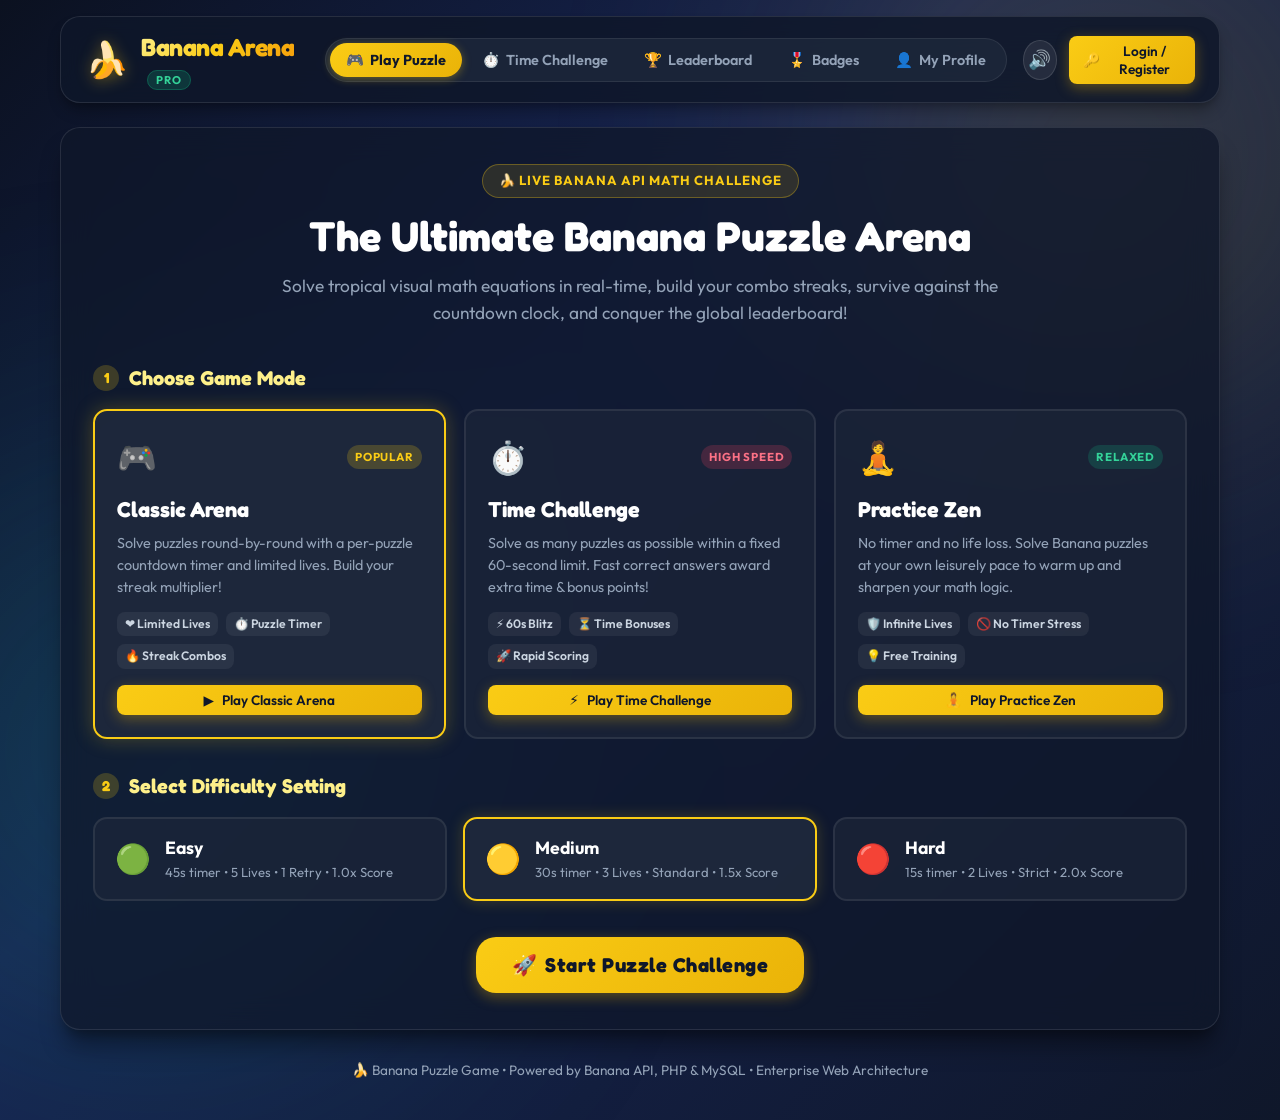
==== commit ce00e7ad: "fix(gameplay): enable direct input typing, keypad synchronization, and instant round start" ====
--- a/banana-puzzle-challenge/index.html
+++ b/banana-puzzle-challenge/index.html
@@ -112,6 +112,9 @@
                 <span>⏱️ Puzzle Timer</span>
                 <span>🔥 Streak Combos</span>
               </div>
+              <button type="button" class="btn btn-primary btn-sm mode-card-play-btn" data-mode="classic" style="margin-top: 1rem; width: 100%;">
+                <span>▶</span> Play Classic Arena
+              </button>
             </div>
 
             <div class="mode-card" data-mode="time_challenge">
@@ -128,6 +131,9 @@
                 <span>⏳ Time Bonuses</span>
                 <span>🚀 Rapid Scoring</span>
               </div>
+              <button type="button" class="btn btn-primary btn-sm mode-card-play-btn" data-mode="time_challenge" style="margin-top: 1rem; width: 100%;">
+                <span>⚡</span> Play Time Challenge
+              </button>
             </div>
 
             <div class="mode-card" data-mode="practice">
@@ -144,6 +150,9 @@
                 <span>🚫 No Timer Stress</span>
                 <span>💡 Free Training</span>
               </div>
+              <button type="button" class="btn btn-primary btn-sm mode-card-play-btn" data-mode="practice" style="margin-top: 1rem; width: 100%;">
+                <span>🧘</span> Play Practice Zen
+              </button>
             </div>
 
           </div>
@@ -305,10 +314,21 @@
             
             <div class="input-header-row">
               <label for="customAnswerInput" class="input-header-label">
-                Select or type the missing single digit:
+                Click a digit below or type it in:
               </label>
               <div class="selected-digit-preview">
-                Your Answer: <span id="selectedDigitPreview" class="preview-number">?</span>
+                Your Answer: 
+                <input 
+                  type="number" 
+                  id="customAnswerInput" 
+                  class="custom-digit-input" 
+                  min="0" 
+                  max="9" 
+                  placeholder="?" 
+                  autocomplete="off"
+                  aria-label="Enter your single digit answer (0-9)"
+                >
+                <span id="selectedDigitPreview" style="display:none;">?</span>
               </div>
             </div>
 
@@ -755,6 +775,6 @@
   <div id="toastContainer" class="toast-container"></div>
 
   <!-- JavaScript Application -->
-  <script src="js/script.js"></script>
+  <script src="js/script.js?v=2.5"></script>
 </body>
 </html>
--- a/banana-puzzle-challenge/css/style.css
+++ b/banana-puzzle-challenge/css/style.css
@@ -901,9 +901,40 @@
 }
 
 .selected-digit-preview {
+  display: flex;
+  align-items: center;
+  gap: 8px;
   font-size: 0.95rem;
   color: #cbd5e1;
   font-weight: 600;
+}
+
+.custom-digit-input {
+  width: 44px;
+  height: 40px;
+  background: rgba(250, 204, 21, 0.2);
+  color: var(--banana-yellow);
+  border: 2px solid rgba(250, 204, 21, 0.5);
+  border-radius: var(--radius-sm);
+  font-family: var(--font-game);
+  font-size: 1.4rem;
+  font-weight: 700;
+  text-align: center;
+  outline: none;
+  transition: all 0.2s ease;
+  -moz-appearance: textfield;
+}
+
+.custom-digit-input::-webkit-outer-spin-button,
+.custom-digit-input::-webkit-inner-spin-button {
+  -webkit-appearance: none;
+  margin: 0;
+}
+
+.custom-digit-input:focus {
+  border-color: #ffffff;
+  background: rgba(250, 204, 21, 0.35);
+  box-shadow: 0 0 10px rgba(250, 204, 21, 0.5);
 }
 
 .preview-number {
